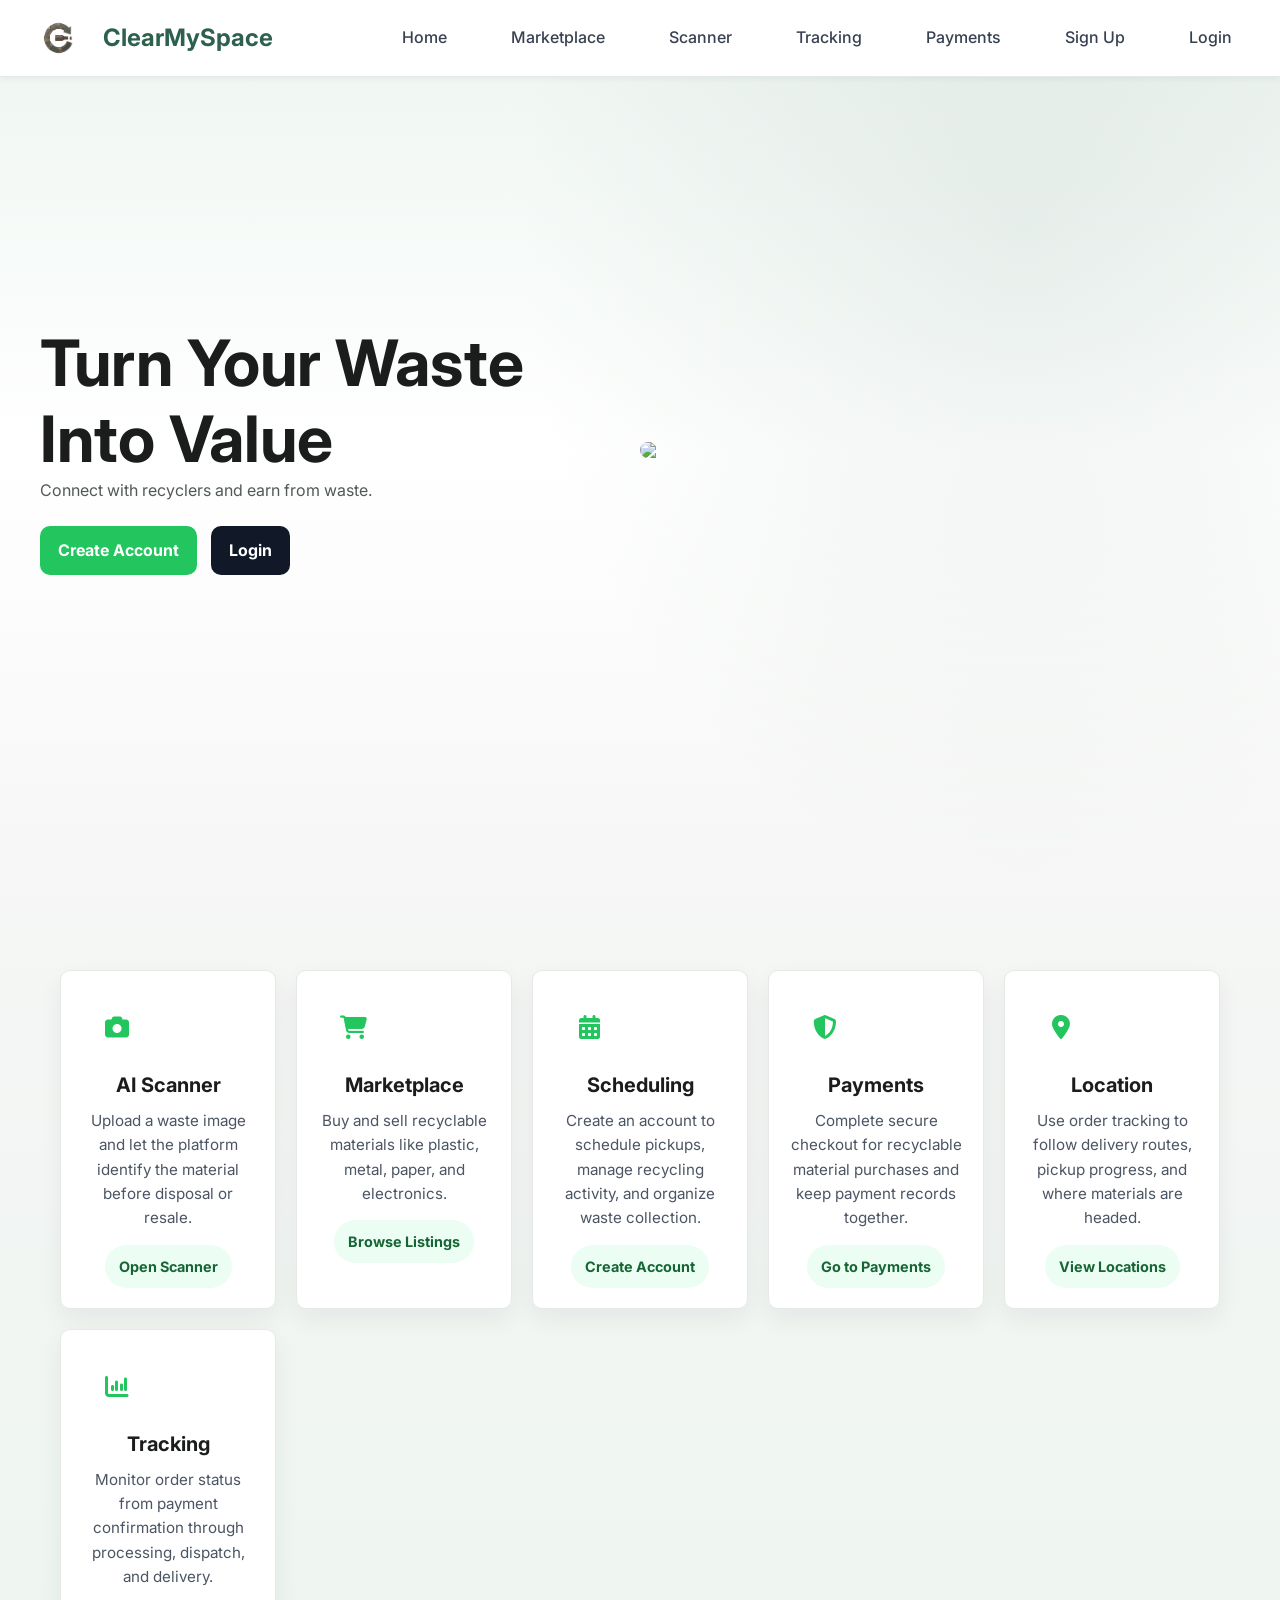
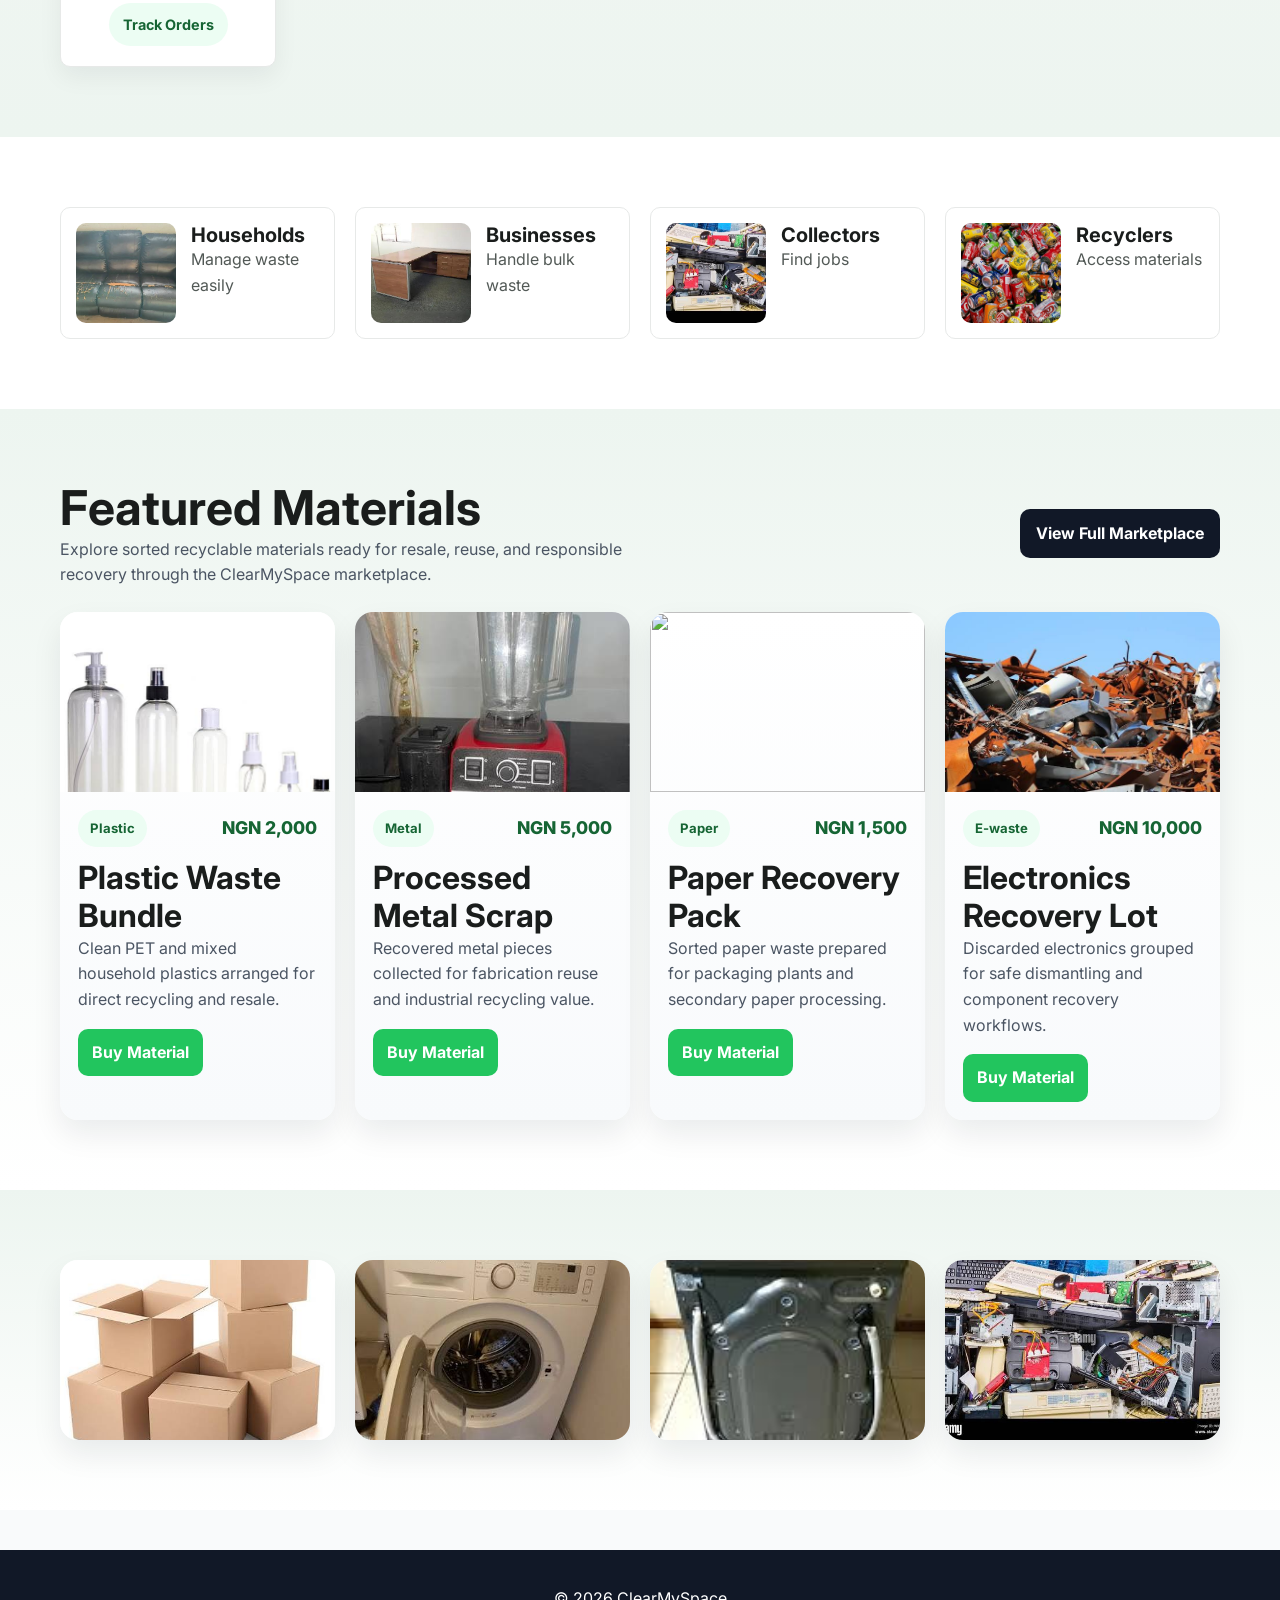
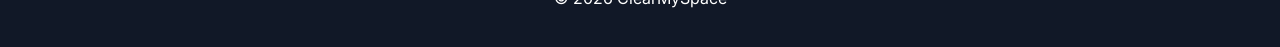
==== Project presentation/index.html @ 4b1d4337 "hfjh" ====
<!DOCTYPE html>
<html lang="en">
<head>
    <meta charset="UTF-8">
    <meta name="viewport" content="width=device-width, initial-scale=1.0">
    <title>ClearMySpace</title>

    <!-- Google Font -->
    <link href="https://fonts.googleapis.com/css2?family=Inter:wght@300;400;500;600;700;800&display=swap" rel="stylesheet">

    <!-- Font Awesome (FIXED ICONS) -->
    <link rel="stylesheet" href="https://cdnjs.cloudflare.com/ajax/libs/font-awesome/6.4.0/css/all.min.css">
    <link rel="stylesheet" href="Styles.css">

    <style>
        body {
            font-family: 'Inter', sans-serif;
            margin: 0;
            background: #f9fafb;
            color: #1f2937;
        }

        .container {
            max-width: 1200px;
            margin: auto;
            padding: 20px;
        }

        .navbar {
            background: #fff;
            padding: 15px 20px;
            display: flex;
            justify-content: space-between;
            align-items: center;
            box-shadow: 0 2px 6px rgba(0,0,0,0.05);
        }

        .logo {
            display: flex;
            align-items: center;
            gap: 10px;
            font-weight: bold;
        }

        .nav-links a {
            margin: 0 10px;
            text-decoration: none;
            color: #374151;
        }

        .hero {
            display: grid;
            grid-template-columns: 1fr 1fr;
            padding: 40px;
            align-items: center;
        }

        .hero-actions {
            display: flex;
            gap: 14px;
            flex-wrap: wrap;
            margin-top: 22px;
        }

        .hero-btn {
            display: inline-flex;
            align-items: center;
            justify-content: center;
            padding: 12px 18px;
            border-radius: 10px;
            text-decoration: none;
            font-weight: 700;
        }

        .hero-btn.primary {
            background: #22c55e;
            color: white;
        }

        .hero-btn.secondary {
            background: #111827;
            color: white;
        }

        .hero img {
            width: 100%;
            border-radius: 12px;
        }

        .features, .user-types, .marketplace-section {
            padding: 50px 20px;
        }

        .features-grid, .products-grid, .user-types-grid {
            display: grid;
            gap: 20px;
        }

        .features-grid {
            grid-template-columns: repeat(auto-fit, minmax(200px, 1fr));
        }

        .feature-card {
            background: #fff;
            padding: 20px;
            border-radius: 10px;
            text-align: center;
            text-decoration: none;
            color: inherit;
            box-shadow: 0 10px 24px rgba(15, 23, 42, 0.06);
            transition: transform 0.2s ease, box-shadow 0.2s ease;
            display: block;
        }

        .feature-card:hover {
            transform: translateY(-6px);
            box-shadow: 0 18px 30px rgba(15, 23, 42, 0.12);
        }

        .feature-icon {
            font-size: 24px;
            color: #22c55e;
            margin-bottom: 10px;
        }

        .feature-card p {
            color: #4b5563;
            font-size: 0.95rem;
            min-height: 48px;
            margin-bottom: 14px;
        }

        .feature-link {
            display: inline-flex;
            align-items: center;
            justify-content: center;
            padding: 10px 14px;
            border-radius: 999px;
            background: #ecfdf3;
            color: #166534;
            font-weight: 700;
            font-size: 0.9rem;
        }

        .user-types-grid {
            grid-template-columns: repeat(auto-fit, minmax(250px, 1fr));
        }

        .user-type-card {
            display: flex;
            gap: 15px;
            background: #fff;
            padding: 15px;
            border-radius: 10px;
        }

        .user-type-card img {
            width: 100px;
            height: 100px;
            object-fit: cover;
            border-radius: 10px;
        }

        .products-grid {
            grid-template-columns: repeat(auto-fit, minmax(240px, 1fr));
        }

        .products-header {
            display: flex;
            justify-content: space-between;
            align-items: center;
            gap: 16px;
            margin-bottom: 24px;
            flex-wrap: wrap;
        }

        .products-header p {
            color: #4b5563;
            max-width: 620px;
        }

        .products-header a {
            text-decoration: none;
            background: #111827;
            color: white;
            padding: 12px 16px;
            border-radius: 10px;
            font-weight: 700;
        }

        .product-card {
            background: linear-gradient(180deg, #ffffff 0%, #f8fafc 100%);
            border-radius: 18px;
            overflow: hidden;
            text-align: left;
            box-shadow: 0 14px 30px rgba(15, 23, 42, 0.08);
            transition: transform 0.2s ease, box-shadow 0.2s ease;
        }

        .product-card:hover {
            transform: translateY(-6px);
            box-shadow: 0 20px 34px rgba(15, 23, 42, 0.13);
        }

        .product-card img {
            width: 100%;
            height: 180px;
            object-fit: cover;
        }

        .product-content {
            padding: 18px;
        }

        .product-top {
            display: flex;
            justify-content: space-between;
            align-items: center;
            gap: 12px;
            margin-bottom: 12px;
        }

        .product-tag {
            display: inline-flex;
            align-items: center;
            padding: 8px 12px;
            border-radius: 999px;
            background: #ecfdf3;
            color: #166534;
            font-size: 0.82rem;
            font-weight: 700;
        }

        .product-price {
            color: #166534;
            font-size: 1.1rem;
            font-weight: 800;
        }

        .product-card p {
            color: #4b5563;
            margin-bottom: 16px;
        }

        .product-action {
            display: inline-flex;
            align-items: center;
            justify-content: center;
            text-decoration: none;
            background: #22c55e;
            color: white;
            padding: 11px 14px;
            border-radius: 10px;
            font-weight: 700;
        }

        footer {
            text-align: center;
            padding: 36px 20px;
            background: #111827;
            color: #fff;
            margin-top: 40px;
        }
    </style>
</head>

<body>

<!-- NAVBAR -->
<header class="navbar">
    <div class="logo">
        <img src="logo.png" style="height:40px;">
        ClearMySpace
    </div>

    <nav class="nav-links">
        <a href="index.html">Home</a>
        <a href="marketplace.html">Marketplace</a>
        <a href="scanner.html">Scanner</a>
        <a href="tracking.html">Tracking</a>
        <a href="payment.html">Payments</a>
        <a href="signup.html">Sign Up</a>
        <a href="login.html">Login</a>
    </nav>
</header>

<!-- HERO -->
<section class="hero">
    <div>
        <h1>Turn Your Waste Into Value</h1>
        <p>Connect with recyclers and earn from waste.</p>
        <div class="hero-actions">
            <a class="hero-btn primary" href="signup.html">Create Account</a>
            <a class="hero-btn secondary" href="login.html">Login</a>
        </div>
    </div>

    <div>
        <img src="hero.jpg">
    </div>
</section>

<!-- FEATURES -->
<section class="features">
    <div class="container">
        <div class="features-grid">

            <a class="feature-card" href="scanner.html">
                <div class="feature-icon"><i class="fa-solid fa-camera"></i></div>
                <h4>AI Scanner</h4>
                <p>Upload a waste image and let the platform identify the material before disposal or resale.</p>
                <span class="feature-link">Open Scanner</span>
            </a>

            <a class="feature-card" href="marketplace.html">
                <div class="feature-icon"><i class="fa-solid fa-cart-shopping"></i></div>
                <h4>Marketplace</h4>
                <p>Buy and sell recyclable materials like plastic, metal, paper, and electronics.</p>
                <span class="feature-link">Browse Listings</span>
            </a>

            <a class="feature-card" href="signup.html">
                <div class="feature-icon"><i class="fa-solid fa-calendar-days"></i></div>
                <h4>Scheduling</h4>
                <p>Create an account to schedule pickups, manage recycling activity, and organize waste collection.</p>
                <span class="feature-link">Create Account</span>
            </a>

            <a class="feature-card" href="payment.html">
                <div class="feature-icon"><i class="fa-solid fa-shield-halved"></i></div>
                <h4>Payments</h4>
                <p>Complete secure checkout for recyclable material purchases and keep payment records together.</p>
                <span class="feature-link">Go to Payments</span>
            </a>

            <a class="feature-card" href="tracking.html">
                <div class="feature-icon"><i class="fa-solid fa-location-dot"></i></div>
                <h4>Location</h4>
                <p>Use order tracking to follow delivery routes, pickup progress, and where materials are headed.</p>
                <span class="feature-link">View Locations</span>
            </a>

            <a class="feature-card" href="tracking.html">
                <div class="feature-icon"><i class="fa-solid fa-chart-column"></i></div>
                <h4>Tracking</h4>
                <p>Monitor order status from payment confirmation through processing, dispatch, and delivery.</p>
                <span class="feature-link">Track Orders</span>
            </a>

        </div>
    </div>
</section>

<!-- USERS -->
<section class="user-types">
    <div class="container">

        <div class="user-types-grid">

            <div class="user-type-card">
                <img src="user1.jpg">
                <div>
                    <h4>Households</h4>
                    <p>Manage waste easily</p>
                </div>
            </div>

            <div class="user-type-card">
                <img src="user2.jpg">
                <div>
                    <h4>Businesses</h4>
                    <p>Handle bulk waste</p>
                </div>
            </div>

            <div class="user-type-card">
                <img src="user3.jpg">
                <div>
                    <h4>Collectors</h4>
                    <p>Find jobs</p>
                </div>
            </div>

            <div class="user-type-card">
                <img src="user4.jpg">
                <div>
                    <h4>Recyclers</h4>
                    <p>Access materials</p>
                </div>
            </div>

        </div>

    </div>
</section>

<!-- MARKETPLACE -->
<section class="marketplace-section">
    <div class="container">
        <div class="products-header">
            <div>
                <h2>Featured Materials</h2>
                <p>Explore sorted recyclable materials ready for resale, reuse, and responsible recovery through the ClearMySpace marketplace.</p>
            </div>
            <a href="marketplace.html">View Full Marketplace</a>
        </div>

        <div class="products-grid">

            <div class="product-card">
                <img src="product1.jpg">
                <div class="product-content">
                    <div class="product-top">
                        <span class="product-tag">Plastic</span>
                        <span class="product-price">NGN 2,000</span>
                    </div>
                    <h3>Plastic Waste Bundle</h3>
                    <p>Clean PET and mixed household plastics arranged for direct recycling and resale.</p>
                    <a class="product-action" href="marketplace.html">Buy Material</a>
                </div>
            </div>

            <div class="product-card">
                <img src="product2.jpg">
                <div class="product-content">
                    <div class="product-top">
                        <span class="product-tag">Metal</span>
                        <span class="product-price">NGN 5,000</span>
                    </div>
                    <h3>Processed Metal Scrap</h3>
                    <p>Recovered metal pieces collected for fabrication reuse and industrial recycling value.</p>
                    <a class="product-action" href="marketplace.html">Buy Material</a>
                </div>
            </div>

            <div class="product-card">
                <img src="https://i.pinimg.com/1200x/ce/87/f2/ce87f286048b11302aaf8e2828465480.jpg">
                <div class="product-content">
                    <div class="product-top">
                        <span class="product-tag">Paper</span>
                        <span class="product-price">NGN 1,500</span>
                    </div>
                    <h3>Paper Recovery Pack</h3>
                    <p>Sorted paper waste prepared for packaging plants and secondary paper processing.</p>
                    <a class="product-action" href="marketplace.html">Buy Material</a>
                </div>
            </div>

            <div class="product-card">
                <img src="product4.jpg">
                <div class="product-content">
                    <div class="product-top">
                        <span class="product-tag">E-waste</span>
                        <span class="product-price">NGN 10,000</span>
                    </div>
                    <h3>Electronics Recovery Lot</h3>
                    <p>Discarded electronics grouped for safe dismantling and component recovery workflows.</p>
                    <a class="product-action" href="marketplace.html">Buy Material</a>
                </div>
            </div>

        </div>

    </div>
</section>

<!-- TRACKING -->
<section class="marketplace-section">
    <div class="container">

        <div class="products-grid">

            <div class="product-card"><img src="track1.jpg"></div>
            <div class="product-card"><img src="track2.jpg"></div>
            <div class="product-card"><img src="track3.jpg"></div>
            <div class="product-card"><img src="track4.jpg"></div>

        </div>

    </div>
</section>

<!-- FOOTER -->
<footer>
    &copy; 2026 ClearMySpace
</footer>

</body>
</html>
---- Project presentation/Styles.css ----
:root {
            /* Professional Earth-Tone Color Palette */
            --primary-900: #1a3a2f;
            --primary-800: #234d3e;
            --primary-700: #2d614e;
            --primary-600: #36755e;
            --primary-500: #40896e;
            --primary-400: #5a9d82;
            --primary-300: #7eb59e;
            --primary-200: #a8cebb;
            --primary-100: #d3e7d9;
            --primary-50: #edf5f0;
            
            /* Accent Colors */
            --accent-gold: #d4a847;
            --accent-gold-light: #e8c36b;
            --accent-orange: #e07b3c;
            --accent-coral: #e85d5d;
            
            /* Neutrals */
            --neutral-900: #1a1d1c;
            --neutral-800: #2d312f;
            --neutral-700: #3f4543;
            --neutral-600: #525956;
            --neutral-500: #6b7370;
            --neutral-400: #8a918e;
            --neutral-300: #a9afac;
            --neutral-200: #c8cccb;
            --neutral-100: #e7e9e8;
            --neutral-50: #f5f6f5;
            --white: #ffffff;
            
            /* Semantic Colors */
            --success: #2d9d5a;
            --warning: #e8a83e;
            --error: #dc4545;
            --info: #3b82c4;
            
            /* Shadows */
            --shadow-sm: 0 1px 2px rgba(26, 58, 47, 0.05);
            --shadow-md: 0 4px 6px -1px rgba(26, 58, 47, 0.08), 0 2px 4px -1px rgba(26, 58, 47, 0.04);
            --shadow-lg: 0 10px 15px -3px rgba(26, 58, 47, 0.1), 0 4px 6px -2px rgba(26, 58, 47, 0.05);
            --shadow-xl: 0 20px 25px -5px rgba(26, 58, 47, 0.12), 0 10px 10px -5px rgba(26, 58, 47, 0.04);
            --shadow-2xl: 0 25px 50px -12px rgba(26, 58, 47, 0.2);
            
            /* Border Radius */
            --radius-sm: 6px;
            --radius-md: 10px;
            --radius-lg: 16px;
            --radius-xl: 24px;
            --radius-full: 9999px;
            
            /* Transitions */
            --transition-fast: 150ms ease;
            --transition-base: 250ms ease;
            --transition-slow: 350ms ease;
        }
        * {
            margin: 0;
            padding: 0;
            box-sizing: border-box;
        }
        html {
            scroll-behavior: smooth;
        }
        body {
            font-family: 'Inter', -apple-system, BlinkMacSystemFont, sans-serif;
            background-color: var(--neutral-50);
            color: var(--neutral-800);
            line-height: 1.6;
            overflow-x: hidden;
        }
        /* Typography */
        h1, h2, h3, h4, h5, h6 {
            font-weight: 700;
            line-height: 1.2;
            color: var(--neutral-900);
        }
        h1 { font-size: clamp(2.5rem, 5vw, 4rem); }
        h2 { font-size: clamp(2rem, 4vw, 3rem); }
        h3 { font-size: clamp(1.5rem, 3vw, 2rem); }
        h4 { font-size: 1.25rem; }
        p {
            color: var(--neutral-600);
            font-size: 1rem;
        }
        a {
            text-decoration: none;
            color: inherit;
            transition: var(--transition-fast);
        }
        img {
            max-width: 100%;
            height: auto;
            display: block;
        }
        /* Utility Classes */
        .container {
            max-width: 1280px;
            margin: 0 auto;
            padding: 0 24px;
        }
        .section {
            padding: 100px 0;
        }
        .section-header {
            text-align: center;
            max-width: 700px;
            margin: 0 auto 60px;
        }
        .section-header p {
            margin-top: 16px;
            font-size: 1.125rem;
        }
        .badge {
            display: inline-flex;
            align-items: center;
            gap: 8px;
            padding: 8px 16px;
            background: var(--primary-100);
            color: var(--primary-700);
            border-radius: var(--radius-full);
            font-size: 0.875rem;
            font-weight: 600;
            margin-bottom: 16px;
        }
        .btn {
            display: inline-flex;
            align-items: center;
            justify-content: center;
            gap: 10px;
            padding: 14px 28px;
            border-radius: var(--radius-md);
            font-weight: 600;
            font-size: 1rem;
            cursor: pointer;
            border: none;
            transition: var(--transition-base);
        }
        .btn-primary {
            background: linear-gradient(135deg, var(--primary-600), var(--primary-700));
            color: var(--white);
            box-shadow: var(--shadow-md), 0 4px 14px rgba(45, 97, 78, 0.3);
        }
        .btn-primary:hover {
            background: linear-gradient(135deg, var(--primary-500), var(--primary-600));
            transform: translateY(-2px);
            box-shadow: var(--shadow-lg), 0 6px 20px rgba(45, 97, 78, 0.35);
        }
        .btn-secondary {
            background: var(--white);
            color: var(--primary-700);
            border: 2px solid var(--primary-200);
        }
        .btn-secondary:hover {
            background: var(--primary-50);
            border-color: var(--primary-400);
        }
        .btn-gold {
            background: linear-gradient(135deg, var(--accent-gold), var(--accent-gold-light));
            color: var(--neutral-900);
            box-shadow: var(--shadow-md), 0 4px 14px rgba(212, 168, 71, 0.3);
        }
        .btn-gold:hover {
            transform: translateY(-2px);
            box-shadow: var(--shadow-lg), 0 6px 20px rgba(212, 168, 71, 0.4);
        }
        .btn-lg {
            padding: 18px 36px;
            font-size: 1.125rem;
        }
        .btn-sm {
            padding: 10px 20px;
            font-size: 0.875rem;
        }
        /* Card Styles */
        .card {
            background: var(--white);
            border-radius: var(--radius-lg);
            box-shadow: var(--shadow-md);
            overflow: hidden;
            transition: var(--transition-base);
        }
        .card:hover {
            box-shadow: var(--shadow-xl);
            transform: translateY(-4px);
        }
        /* Navigation */
        .navbar {
            position: fixed;
            top: 0;
            left: 0;
            right: 0;
            z-index: 1000;
            background: rgba(255, 255, 255, 0.95);
            backdrop-filter: blur(20px);
            border-bottom: 1px solid var(--neutral-100);
            transition: var(--transition-base);
        }
        .navbar.scrolled {
            box-shadow: var(--shadow-md);
        }
        .navbar-container {
            display: flex;
            align-items: center;
            justify-content: space-between;
            padding: 16px 24px;
            max-width: 1400px;
            margin: 0 auto;
        }
        .logo {
            display: flex;
            align-items: center;
            gap: 12px;
            font-size: 1.5rem;
            font-weight: 800;
            color: var(--primary-700);
        }
        .logo-icon {
            width: 44px;
            height: 44px;
            background: linear-gradient(135deg, var(--primary-500), var(--primary-700));
            border-radius: var(--radius-md);
            display: flex;
            align-items: center;
            justify-content: center;
            color: var(--white);
            font-size: 1.25rem;
        }
        .nav-links {
            display: flex;
            align-items: center;
            gap: 8px;
        }
        .nav-links a {
            padding: 10px 18px;
            color: var(--neutral-700);
            font-weight: 500;
            border-radius: var(--radius-md);
        }
        .nav-links a:hover {
            background: var(--primary-50);
            color: var(--primary-700);
        }
        .nav-links a.active {
            background: var(--primary-100);
            color: var(--primary-700);
        }
        .nav-actions {
            display: flex;
            align-items: center;
            gap: 12px;
        }
        .mobile-menu-btn {
            display: none;
            background: none;
            border: none;
            font-size: 1.5rem;
            color: var(--neutral-700);
            cursor: pointer;
        }
        /* Hero Section */
        .hero {
            position: relative;
            min-height: 100vh;
            display: flex;
            align-items: center;
            padding-top: 80px;
            background: linear-gradient(180deg, var(--primary-50) 0%, var(--white) 50%, var(--neutral-50) 100%);
            overflow: hidden;
        }
        .hero::before {
            content: '';
            position: absolute;
            top: -50%;
            right: -20%;
            width: 80%;
            height: 150%;
            background: radial-gradient(ellipse at center, rgba(45, 97, 78, 0.08) 0%, transparent 70%);
            pointer-events: none;
        }
        .hero-container {
            display: grid;
            grid-template-columns: 1fr 1fr;
            gap: 80px;
            align-items: center;
            max-width: 1400px;
            margin: 0 auto;
            padding: 0 24px;
        }
        .hero-content {
            position: relative;
            z-index: 2;
        }
        .hero-title {
            margin-bottom: 24px;
        }
        .hero-title span {
            background: linear-gradient(135deg, var(--primary-600), var(--accent-gold));
            -webkit-background-clip: text;
            -webkit-text-fill-color: transparent;
            background-clip: text;
        }
        .hero-description {
            font-size: 1.25rem;
            margin-bottom: 40px;
            max-width: 540px;
        }
        .hero-buttons {
            display: flex;
            gap: 16px;
            margin-bottom: 60px;
        }
        .hero-stats {
            display: grid;
            grid-template-columns: repeat(3, 1fr);
            gap: 32px;
        }
        .stat-item {
            text-align: left;
        }
        .stat-value {
            font-size: 2.5rem;
            font-weight: 800;
            color: var(--primary-700);
            line-height: 1;
        }
        .stat-value span {
            color: var(--accent-gold);
        }
        .stat-label {
            font-size: 0.875rem;
            color: var(--neutral-500);
            margin-top: 8px;
            text-transform: uppercase;
            letter-spacing: 0.5px;
        }
        .hero-visual {
            position: relative;
            height: 600px;
        }
        .hero-image-main {
            position: relative;
            width: 100%;
            height: 100%;
            border-radius: var(--radius-xl);
            overflow: hidden;
            box-shadow: var(--shadow-2xl);
        }
        .hero-image-main img {
            width: 100%;
            height: 100%;
            object-fit: cover;
        }
        .floating-card {
            position: absolute;
            background: var(--white);
            border-radius: var(--radius-lg);
            padding: 20px;
            box-shadow: var(--shadow-xl);
            animation: float 6s ease-in-out infinite;
        }
        .floating-card-1 {
            bottom: 20%;
            left: -60px;
            animation-delay: 0s;
        }
        .floating-card-2 {
            top: 10%;
            right: -40px;
            animation-delay: 2s;
        }
        .floating-card-3 {
            bottom: 5%;
            right: 10%;
            animation-delay: 4s;
        }
        @keyframes float {
            0%, 100% { transform: translateY(0); }
            50% { transform: translateY(-20px); }
        }
        .floating-card .card-icon {
            width: 48px;
            height: 48px;
            border-radius: var(--radius-md);
            display: flex;
            align-items: center;
            justify-content: center;
            font-size: 1.25rem;
            margin-bottom: 12px;
        }
        .floating-card .card-icon.green {
            background: var(--primary-100);
            color: var(--primary-600);
        }
        .floating-card .card-icon.gold {
            background: rgba(212, 168, 71, 0.15);
            color: var(--accent-gold);
        }
        .floating-card .card-icon.blue {
            background: rgba(59, 130, 196, 0.15);
            color: var(--info);
        }
        .floating-card h4 {
            font-size: 1rem;
            margin-bottom: 4px;
        }
        .floating-card p {
            font-size: 0.875rem;
        }
        /* How It Works */
        .how-it-works {
            background: var(--white);
        }
        .steps-grid {
            display: grid;
            grid-template-columns: repeat(4, 1fr);
            gap: 32px;
            position: relative;
        }
        .steps-grid::before {
            content: '';
            position: absolute;
            top: 50px;
            left: 15%;
            right: 15%;
            height: 2px;
            background: linear-gradient(90deg, var(--primary-200), var(--primary-400), var(--primary-200));
            z-index: 0;
        }
        .step-card {
            text-align: center;
            position: relative;
            z-index: 1;
        }
        .step-number {
            width: 100px;
            height: 100px;
            border-radius: 50%;
            background: linear-gradient(135deg, var(--primary-500), var(--primary-700));
            color: var(--white);
            display: flex;
            align-items: center;
            justify-content: center;
            font-size: 2.5rem;
            font-weight: 800;
            margin: 0 auto 24px;
            box-shadow: var(--shadow-lg), 0 8px 24px rgba(45, 97, 78, 0.3);
        }
        .step-card h4 {
            margin-bottom: 12px;
        }
        /* Features Section */
        .features {
            background: linear-gradient(180deg, var(--neutral-50) 0%, var(--primary-50) 100%);
        }
        .features-grid {
            display: grid;
            grid-template-columns: repeat(3, 1fr);
            gap: 32px;
        }
        .feature-card {
            background: var(--white);
            padding: 40px;
            border-radius: var(--radius-xl);
            border: 1px solid var(--neutral-100);
            transition: var(--transition-base);
        }
        .feature-card:hover {
            border-color: var(--primary-200);
            box-shadow: var(--shadow-xl);
            transform: translateY(-8px);
        }
        .feature-icon {
            width: 72px;
            height: 72px;
            border-radius: var(--radius-lg);
            display: flex;
            align-items: center;
            justify-content: center;
            font-size: 1.75rem;
            margin-bottom: 24px;
        }
        .feature-icon.green {
            background: linear-gradient(135deg, var(--primary-100), var(--primary-200));
            color: var(--primary-600);
        }
        .feature-icon.gold {
            background: linear-gradient(135deg, rgba(212, 168, 71, 0.15), rgba(212, 168, 71, 0.25));
            color: var(--accent-gold);
        }
        .feature-icon.blue {
            background: linear-gradient(135deg, rgba(59, 130, 196, 0.1), rgba(59, 130, 196, 0.2));
            color: var(--info);
        }
        .feature-icon.orange {
            background: linear-gradient(135deg, rgba(224, 123, 60, 0.1), rgba(224, 123, 60, 0.2));
            color: var(--accent-orange);
        }
        .feature-card h4 {
            margin-bottom: 12px;
        }
        /* User Types Section */
        .user-types {
            background: var(--white);
        }
        .user-types-grid {
            display: grid;
            grid-template-columns: repeat(2, 1fr);
            gap: 32px;
        }
        .user-type-card {
            background: var(--neutral-50);
            border-radius: var(--radius-xl);
            padding: 40px;
            display: flex;
            gap: 32px;
            border: 1px solid var(--neutral-100);
            transition: var(--transition-base);
        }
        .user-type-card:hover {
            background: var(--white);
            border-color: var(--primary-200);
            box-shadow: var(--shadow-lg);
        }
        .user-type-image {
            width: 200px;
            height: 200px;
            border-radius: var(--radius-lg);
            overflow: hidden;
            flex-shrink: 0;
        }
        .user-type-image img {
            width: 100%;
            height: 100%;
            object-fit: cover;
        }
        .user-type-content {
            flex: 1;
        }
        .user-type-content h4 {
            margin-bottom: 12px;
            color: var(--primary-700);
        }
        .user-type-content p {
            margin-bottom: 20px;
        }
        .user-type-features {
            list-style: none;
        }
        .user-type-features li {
            display: flex;
            align-items: center;
            gap: 12px;
            padding: 8px 0;
            color: var(--neutral-700);
        }
        .user-type-features li i {
            color: var(--primary-500);
        }
        /* Marketplace Section */
        .marketplace-section {
            background: linear-gradient(180deg, var(--primary-50) 0%, var(--white) 100%);
        }
        .marketplace-header {
            display: flex;
            justify-content: space-between;
            align-items: center;
            margin-bottom: 48px;
        }
        .marketplace-filters {
            display: flex;
            gap: 12px;
        }
        .filter-btn {
            padding: 10px 20px;
            background: var(--white);
            border: 1px solid var(--neutral-200);
            border-radius: var(--radius-full);
            font-size: 0.875rem;
            font-weight: 500;
            color: var(--neutral-600);
            cursor: pointer;
            transition: var(--transition-fast);
        }
        .filter-btn:hover,
        .filter-btn.active {
            background: var(--primary-600);
            color: var(--white);
            border-color: var(--primary-600);
        }
        .products-grid {
            display: grid;
            grid-template-columns: repeat(4, 1fr);
            gap: 24px; 
          
        }
        .product-card {
            background: var(--white);
            border-radius: var(--radius-lg);
            overflow: hidden;
            box-shadow: var(--shadow-sm);
            transition: var(--transition-base);
        }
        .product-card:hover {
            box-shadow: var(--shadow-xl);
            transform: translateY(-6px);
        }
        .product-image {
            position: relative;
            height: 200px;
            overflow: hidden;
        }
        .product-image img {
            width: 100%;
            height: 100%;
            object-fit: cover;
            transition: var(--transition-slow);
        }
        .product-card:hover .product-image img {
            transform: scale(1.08);
        }
        .product-badge {
            position: absolute;
            top: 12px;
            left: 12px;
            padding: 6px 12px;
            background: var(--primary-600);
            color: var(--white);
            font-size: 0.75rem;
            font-weight: 600;
            border-radius: var(--radius-full);
        }
        .product-badge.negotiable {
            background: var(--accent-gold);
            color: var(--neutral-900);
        }
        .product-wishlist {
            position: absolute;
            top: 12px;
            right: 12px;
            width: 36px;
            height: 36px;
            background: var(--white);
            border-radius: 50%;
            display: flex;
            align-items: center;
            justify-content: center;
            cursor: pointer;
            transition: var(--transition-fast);
            box-shadow: var(--shadow-sm);
        }
        .product-wishlist:hover {
            background: var(--accent-coral);
            color: var(--white);
        }
        .product-info {
            padding: 20px;
        }
        .product-category {
            font-size: 0.75rem;
            color: var(--primary-500);
            font-weight: 600;
            text-transform: uppercase;
            letter-spacing: 0.5px;
            margin-bottom: 8px;
        }
        .product-title {
            font-size: 1rem;
            font-weight: 600;
            margin-bottom: 12px;
            color: var(--neutral-800);
        }
        .product-meta {
            display: flex;
            justify-content: space-between;
            align-items: center;
        }
        .product-price {
            font-size: 1.25rem;
            font-weight: 700;
            color: var(--primary-700);
        }
        .product-location {
            font-size: 0.75rem;
            color: var(--neutral-500);
            display: flex;
            align-items: center;
            gap: 4px;
        }
        /* AI Scanner Section */
        .ai-scanner-section {
            background: var(--primary-900);
            color: var(--white);
            position: relative;
            overflow: hidden;
        }
        .ai-scanner-section::before {
            content: '';
            position: absolute;
            top: 0;
            left: 0;
            right: 0;
            bottom: 0;
            background: url("data:image/svg+xml,%3Csvg width='60' height='60' viewBox='0 0 60 60' xmlns='[w3.org](http://www.w3.org/2000/svg)'%3E%3Cg fill='none' fill-rule='evenodd'%3E%3Cg fill='%23ffffff' fill-opacity='0.03'%3E%3Cpath d='M36 34v-4h-2v4h-4v2h4v4h2v-4h4v-2h-4zm0-30V0h-2v4h-4v2h4v4h2V6h4V4h-4zM6 34v-4H4v4H0v2h4v4h2v-4h4v-2H6zM6 4V0H4v4H0v2h4v4h2V6h4V4H6z'/%3E%3C/g%3E%3C/g%3E%3C/svg%3E");
            opacity: 0.5;
        }
        .ai-scanner-container {
            display: grid;
            grid-template-columns: 1fr 1fr;
            gap: 80px;
            align-items: center;
            position: relative;
            z-index: 1;
        }
        .ai-scanner-content h2 {
            color: var(--white);
            margin-bottom: 24px;
        }
        .ai-scanner-content p {
            color: var(--primary-200);
            font-size: 1.125rem;
            margin-bottom: 32px;
        }
        .ai-features-list {
            display: flex;
            flex-direction: column;
            gap: 16px;
        }
        .ai-feature-item {
            display: flex;
            align-items: center;
            gap: 16px;
            padding: 16px;
            background: rgba(255, 255, 255, 0.05);
            border-radius: var(--radius-md);
            border: 1px solid rgba(255, 255, 255, 0.1);
        }
        .ai-feature-item i {
            font-size: 1.25rem;
            color: var(--accent-gold);
        }
        .ai-feature-item span {
            font-weight: 500;
        }
        .ai-scanner-demo {
            background: var(--white);
            border-radius: var(--radius-xl);
            padding: 32px;
            box-shadow: var(--shadow-2xl);
        }
        .scanner-upload-area {
            border: 2px dashed var(--primary-300);
            border-radius: var(--radius-lg);
            padding: 60px 40px;
            text-align: center;
            background: var(--primary-50);
            cursor: pointer;
            transition: var(--transition-base);
        }
        .scanner-upload-area:hover {
            border-color: var(--primary-500);
            background: var(--primary-100);
        }
        .scanner-upload-area i {
            font-size: 3rem;
            color: var(--primary-500);
            margin-bottom: 16px;
        }
        .scanner-upload-area h4 {
            color: var(--neutral-800);
            margin-bottom: 8px;
        }
        .scanner-upload-area p {
            color: var(--neutral-500);
            font-size: 0.875rem;
        }
        .scanner-result {
            margin-top: 24px;
            padding: 24px;
            background: linear-gradient(135deg, var(--primary-50), var(--primary-100));
            border-radius: var(--radius-lg);
            display: none;
        }
        .scanner-result.active {
            display: block;
        }
        .result-header {
            display: flex;
            justify-content: space-between;
            align-items: center;
            margin-bottom: 16px;
        }
        .result-status {
            display: flex;
            align-items: center;
            gap: 8px;
            padding: 6px 12px;
            background: var(--success);
            color: var(--white);
            border-radius: var(--radius-full);
            font-size: 0.75rem;
            font-weight: 600;
        }
        .result-details {
            display: grid;
            grid-template-columns: repeat(2, 1fr);
            gap: 16px;
        }
        .result-details {
            display: grid;
            grid-template-columns: repeat(2, 1fr);
            gap: 16px;
        }
        .result-item {
            background: var(--white);
            padding: 16px;
            border-radius: var(--radius-md);
        }
        .result-item label {
            font-size: 0.75rem;
            color: var(--neutral-500);
            text-transform: uppercase;
            letter-spacing: 0.5px;
        }
        .result-item span {
            display: block;
            font-size: 1.125rem;
            font-weight: 600;
            color: var(--primary-700);
            margin-top: 4px;
        }
        /* Material Tracking Section */
        .tracking-section {
            background: var(--white);
        }
        .tracking-dashboard {
            display: grid;
            grid-template-columns: 1fr 2fr;
            gap: 32px;
        }
        .tracking-sidebar {
            background: var(--neutral-50);
            border-radius: var(--radius-xl);
            padding: 32px;
        }
        .tracking-filters h4 {
            margin-bottom: 20px;
            color: var(--neutral-700);
        }
        .tracking-filter-group {
            margin-bottom: 24px;
        }
        .tracking-filter-group label {
            display: block;
            font-size: 0.875rem;
            font-weight: 600;
            color: var(--neutral-600);
            margin-bottom: 8px;
        }
        .tracking-filter-group select,
        .tracking-filter-group input {
            width: 100%;
            padding: 12px 16px;
            border: 1px solid var(--neutral-200);
            border-radius: var(--radius-md);
            font-size: 0.875rem;
            background: var(--white);
        }
        .tracking-main {
            display: flex;
            flex-direction: column;
            gap: 24px;
        }
        .tracking-stats {
            display: grid;
            grid-template-columns: repeat(4, 1fr);
            gap: 20px;
          
        }
        .tracking-stat-card {
            background: linear-gradient(135deg, var(--white), var(--primary-50));
            border-radius: var(--radius-lg);
            padding: 24px;
            border: 1px solid var(--primary-100);
        }
        .tracking-stat-card h3 {
            font-size: 2rem;
            color: var(--primary-700);
        }
        .tracking-stat-card p {
            font-size: 0.875rem;
            color: var(--neutral-500);
        }
        .tracking-stat-card .trend {
            display: flex;
            align-items: center;
            gap: 4px;
            font-size: 0.75rem;
            margin-top: 8px;
        }
        .tracking-stat-card .trend.up {
            color: var(--success);
        }
        .tracking-stat-card .trend.down {
            color: var(--error);
        }
        .tracking-table {
            background: var(--white);
            border-radius: var(--radius-lg);
            overflow: hidden;
            border: 1px solid var(--neutral-100);
        }
        .tracking-table table {
            width: 100%;
            border-collapse: collapse;
        }
        .tracking-table th,
        .tracking-table td {
            padding: 16px 20px;
            text-align: left;
        }
        .tracking-table th {
            background: var(--neutral-50);
            font-size: 0.75rem;
            font-weight: 600;
            color: var(--neutral-600);
            text-transform: uppercase;
            letter-spacing: 0.5px;
        }
        .tracking-table td {
            border-top: 1px solid var(--neutral-100);
        }
        .material-badge {
            display: inline-flex;
            align-items: center;
            gap: 6px;
            padding: 4px 12px;
            border-radius: var(--radius-full);
            font-size: 0.75rem;
            font-weight: 600;
        }
        .material-badge.plastic {
            background: rgba(59, 130, 196, 0.1);
            color: var(--info);
        }
        .material-badge.paper {
            background: rgba(212, 168, 71, 0.1);
            color: var(--accent-gold);
        }
        .material-badge.metal {
            background: rgba(107, 115, 112, 0.1);
            color: var(--neutral-600);
        }
        .material-badge.ewaste {
            background: rgba(224, 123, 60, 0.1);
            color: var(--accent-orange);
        }
        .status-badge {
            padding: 4px 12px;
            border-radius: var(--radius-full);
            font-size: 0.75rem;
            font-weight: 600;
        }
        .status-badge.pending {
            background: rgba(232, 168, 62, 0.1);
            color: var(--warning);
        }
        .status-badge.collected {
            background: rgba(59, 130, 196, 0.1);
            color: var(--info);
        }
        .status-badge.processed {
            background: rgba(45, 157, 90, 0.1);
            color: var(--success);
        }
        /* SDG Impact Section */
        .sdg-section {
            background: linear-gradient(180deg, var(--neutral-50) 0%, var(--white) 100%);
        }
        .sdg-grid {
            display: grid;
            grid-template-columns: repeat(4, 1fr);
            gap: 24px;
        }
        .sdg-card {
            background: var(--white);
            border-radius: var(--radius-xl);
            padding: 32px;
            text-align: center;
            border: 1px solid var(--neutral-100);
            transition: var(--transition-base);
        }
        .sdg-card:hover {
            transform: translateY(-8px);
            box-shadow: var(--shadow-xl);
        }
        .sdg-number {
            width: 80px;
            height: 80px;
            border-radius: var(--radius-lg);
            display: flex;
            align-items: center;
            justify-content: center;
            font-size: 1.5rem;
            font-weight: 800;
            color: var(--white);
            margin: 0 auto 20px;
        }
        .sdg-card:nth-child(1) .sdg-number { background: linear-gradient(135deg, #c87533, #a15626); }
        .sdg-card:nth-child(2) .sdg-number { background: linear-gradient(135deg, #f99d26, #d17f1a); }
        .sdg-card:nth-child(3) .sdg-number { background: linear-gradient(135deg, #27bfe6, #1a9bbe); }
        .sdg-card:nth-child(4) .sdg-number { background: linear-gradient(135deg, #1f97d4, #1678a8); }
        .sdg-card h4 {
            font-size: 1rem;
            margin-bottom: 8px;
        }
        /* Payment Section */
        .payment-section {
            background: var(--white);
        }
        .payment-container {
            display: grid;
            grid-template-columns: 1fr 1.5fr;
            gap: 48px;
        }
        .payment-info h3 {
            margin-bottom: 16px;
        }
        .payment-info p {
            margin-bottom: 24px;
        }
        .payment-methods {
            display: flex;
            flex-direction: column;
            gap: 16px;
        }
        .payment-method {
            display: flex;
            align-items: center;
            gap: 16px;
            padding: 20px;
            background: var(--neutral-50);
            border-radius: var(--radius-lg);
            border: 1px solid var(--neutral-100);
            cursor: pointer;
            transition: var(--transition-fast);
        }
        .payment-method:hover {
            border-color: var(--primary-300);
            background: var(--primary-50);
        }
        .payment-method.selected {
            border-color: var(--primary-500);
            background: var(--primary-50);
        }
        .payment-method-icon {
            width: 48px;
            height: 48px;
            background: var(--white);
            border-radius: var(--radius-md);
            display: flex;
            align-items: center;
            justify-content: center;
            font-size: 1.25rem;
            color: var(--primary-600);
        }
        .payment-method-info h5 {
            font-size: 1rem;
            font-weight: 600;
            margin-bottom: 4px;
        }
        .payment-method-info p {
            font-size: 0.875rem;
            color: var(--neutral-500);
            margin: 0;
        }
        .payment-form-container {
            background: var(--neutral-50);
            border-radius: var(--radius-xl);
            padding: 40px;
        }
        .payment-form-header {
            display: flex;
            justify-content: space-between;
            align-items: center;
            margin-bottom: 32px;
        }
        .secure-badge {
            display: flex;
            align-items: center;
            gap: 8px;
            padding: 8px 16px;
            background: rgba(45, 157, 90, 0.1);
            color: var(--success);
            border-radius: var(--radius-full);
            font-size: 0.75rem;
            font-weight: 600;
        }
        .form-group {
            margin-bottom: 24px;
        }
        .form-group label {
            display: block;
            font-size: 0.875rem;
            font-weight: 600;
            color: var(--neutral-700);
            margin-bottom: 8px;
        }
        .form-group input,
        .form-group select {
            width: 100%;
            padding: 14px 18px;
            border: 1px solid var(--neutral-200);
            border-radius: var(--radius-md);
            font-size: 1rem;
            background: var(--white);
            transition: var(--transition-fast);
        }
        .form-group input:focus,
        .form-group select:focus {
            outline: none;
            border-color: var(--primary-500);
            box-shadow: 0 0 0 3px rgba(64, 137, 110, 0.15);
        }
        .form-row {
            display: grid;
            grid-template-columns: 1fr 1fr;
            gap: 20px;
        }
        /* Upload Section */
        .upload-section {
            background: linear-gradient(180deg, var(--primary-50) 0%, var(--white) 100%);
        }
        .upload-container {
            max-width: 800px;
            margin: 0 auto;
        }
        .upload-form {
            background: var(--white);
            border-radius: var(--radius-xl);
            padding: 48px;
            box-shadow: var(--shadow-lg);
        }
        .upload-image-area {
            border: 2px dashed var(--primary-300);
            border-radius: var(--radius-lg);
            padding: 60px;
            text-align: center;
            background: var(--primary-50);
            cursor: pointer;
            transition: var(--transition-base);
            margin-bottom: 32px;
        }
        .upload-image-area:hover {
            border-color: var(--primary-500);
            background: var(--primary-100);
        }
        .upload-image-area i {
            font-size: 3rem;
            color: var(--primary-500);
            margin-bottom: 16px;
        }
        .upload-preview {
            display: grid;
            grid-template-columns: repeat(4, 1fr);
            gap: 16px;
            margin-top: 20px;
        }
        .preview-item {
            position: relative;
            border-radius: var(--radius-md);
            overflow: hidden;
            aspect-ratio: 1;
        }
        .preview-item img {
            width: 100%;
            height: 100%;
            object-fit: cover;
        }
        .preview-item .remove-btn {
            position: absolute;
            top: 8px;
            right: 8px;
            width: 24px;
            height: 24px;
            background: var(--accent-coral);
            color: var(--white);
            border-radius: 50%;
            display: flex;
            align-items: center;
            justify-content: center;
            cursor: pointer;
            font-size: 0.75rem;
        }
        .form-grid {
            display: grid;
            grid-template-columns: 1fr 1fr;
            gap: 24px;
        }
        /* Footer */
        .footer {
            background: var(--neutral-900);
            color: var(--neutral-300);
            padding: 80px 0 40px;
        }
        .footer-grid {
            display: grid;
            grid-template-columns: 2fr 1fr 1fr 1fr 1fr;
            gap: 48px;
            margin-bottom: 60px;
        }
        .footer-brand {
            max-width: 300px;
        }
        .footer-brand .logo {
            color: var(--white);
            margin-bottom: 20px;
        }
        .footer-brand p {
            color: var(--neutral-400);
            font-size: 0.875rem;
            line-height: 1.8;
        }
        .footer-column h5 {
            color: var(--white);
            font-size: 1rem;
            margin-bottom: 24px;
        }
        .footer-column ul {
            list-style: none;
        }
        .footer-column ul li {
            margin-bottom: 12px;
        }
        .footer-column ul li a {
            color: var(--neutral-400);
            font-size: 0.875rem;
            transition: var(--transition-fast);
        }
        .footer-column ul li a:hover {
            color: var(--primary-400);
        }
        .footer-bottom {
            display: flex;
            justify-content: space-between;
            align-items: center;
            padding-top: 40px;
            border-top: 1px solid var(--neutral-800);
        }
        .footer-bottom p {
            color: var(--neutral-500);
            font-size: 0.875rem;
        }
        .social-links {
            display: flex;
            gap: 16px;
        }
        .social-links a {
            width: 40px;
            height: 40px;
            background: var(--neutral-800);
            border-radius: 50%;
            display: flex;
            align-items: center;
            justify-content: center;
            color: var(--neutral-400);
            transition: var(--transition-fast);
        }
        .social-links a:hover {
            background: var(--primary-600);
            color: var(--white);
        }
        /* Mobile Navigation */
        .mobile-nav {
            display: none;
            position: fixed;
            top: 0;
            left: 0;
            right: 0;
            bottom: 0;
            background: var(--white);
            z-index: 999;
            padding: 100px 24px 40px;
            flex-direction: column;
        }
        .mobile-nav.active {
            display: flex;
        }
        .mobile-nav a {
            padding: 16px 0;
            font-size: 1.25rem;
            font-weight: 600;
            color: var(--neutral-800);
            border-bottom: 1px solid var(--neutral-100);
        }
        .mobile-nav .btn {
            margin-top: 24px;
        }
        /* Dashboard Styles */
        .dashboard {
            display: flex;
            min-height: 100vh;
            padding-top: 80px;
        }
        .dashboard-sidebar {
            width: 280px;
            background: var(--white);
            border-right: 1px solid var(--neutral-100);
            padding: 32px 24px;
            position: fixed;
            top: 80px;
            bottom: 0;
            overflow-y: auto;
        }
        .sidebar-menu {
            list-style: none;
        }
        .sidebar-menu li {
            margin-bottom: 4px;
        }
        .sidebar-menu a {
            display: flex;
            align-items: center;
            gap: 12px;
            padding: 14px 18px;
            color: var(--neutral-600);
            border-radius: var(--radius-md);
            font-weight: 500;
            transition: var(--transition-fast);
        }
        .sidebar-menu a:hover {
            background: var(--primary-50);
            color: var(--primary-700);
        }
        .sidebar-menu a.active {
            background: var(--primary-100);
            color: var(--primary-700);
        }
        .sidebar-menu a i {
            width: 20px;
            text-align: center;
        }
        .dashboard-main {
            flex: 1;
            margin-left: 280px;
            padding: 32px;
            background: var(--neutral-50);
        }
        .dashboard-header {
            display: flex;
            justify-content: space-between;
            align-items: center;
            margin-bottom: 32px;
        }
        .dashboard-welcome h1 {
            font-size: 1.75rem;
            margin-bottom: 4px;
        }
        .dashboard-welcome p {
            color: var(--neutral-500);
        }
        .dashboard-stats {
            display: grid;
            grid-template-columns: repeat(4, 1fr);
            gap: 24px;
            margin-bottom: 32px;
        }
        .dashboard-stat-card {
            background: var(--white);
            border-radius: var(--radius-lg);
            padding: 24px;
            box-shadow: var(--shadow-sm);
        }
        .dashboard-stat-card .stat-header {
            display: flex;
            justify-content: space-between;
            align-items: flex-start;
            margin-bottom: 16px;
        }
        .dashboard-stat-card .stat-icon {
            width: 48px;
            height: 48px;
            border-radius: var(--radius-md);
            display: flex;
            align-items: center;
            justify-content: center;
            font-size: 1.25rem;
        }
        .dashboard-stat-card h3 {
            font-size: 1.75rem;
            margin-bottom: 4px;
        }
        .dashboard-stat-card p {
            font-size: 0.875rem;
            color: var(--neutral-500);
        }
        /* Responsive Design */
        @media (max-width: 1200px) {
            .hero-container {
                grid-template-columns: 1fr;
                text-align: center;
                gap: 48px;
            }
            .hero-visual {
                height: 400px;
                max-width: 600px;
                margin: 0 auto;
            }
            .floating-card-1 {
                left: -20px;
            }
            .floating-card-2 {
                right: -20px;
            }
            .hero-stats {
                justify-content: center;
            }
            .products-grid {
                grid-template-columns: repeat(3, 1fr);
            }
            .steps-grid {
                grid-template-columns: repeat(2, 1fr);
            }
            .steps-grid::before {
                display: none;
            }
            .features-grid {
                grid-template-columns: repeat(2, 1fr);
            }
            .footer-grid {
                grid-template-columns: repeat(3, 1fr);
            }
        }
        @media (max-width: 992px) {
            .nav-links {
                display: none;
            }
            .mobile-menu-btn {
                display: block;
            }
            .ai-scanner-container {
                grid-template-columns: 1fr;
            }
            .tracking-dashboard {
                grid-template-columns: 1fr;
            }
            .tracking-stats {
                grid-template-columns: repeat(2, 1fr);
            }
            .payment-container {
                grid-template-columns: 1fr;
            }
            .user-types-grid {
                grid-template-columns: 1fr;
            }
            .sdg-grid {
                grid-template-columns: repeat(2, 1fr);
            }
            .dashboard-sidebar {
                display: none;
            }
            .dashboard-main {
                margin-left: 0;
            }
            .dashboard-stats {
                grid-template-columns: repeat(2, 1fr);
            }
        }
        @media (max-width: 768px) {
            .section {
                padding: 60px 0;
            }
            .hero {
                min-height: auto;
                padding: 120px 0 60px;
            }
            .hero-buttons {
                flex-direction: column;
            }
            .hero-stats {
                grid-template-columns: repeat(3, 1fr);
                gap: 16px;
            }
            .stat-value {
                font-size: 1.75rem;
            }
            .products-grid {
                grid-template-columns: repeat(2, 1fr);
            }
            .features-grid {
                grid-template-columns: 1fr;
            }
            .user-type-card {
                flex-direction: column;
            }
            .user-type-image {
                width: 100%;
                height: 180px;
            }
            .form-grid,
            .form-row {
                grid-template-columns: 1fr;
            }
            .footer-grid {
                grid-template-columns: 1fr;
            }
            .footer-bottom {
                flex-direction: column;
                gap: 20px;
                text-align: center;
            }
        }
        @media (max-width: 480px) {
            .products-grid {
                grid-template-columns: 1fr;
            }
            .steps-grid {
                grid-template-columns: 1fr;
            }
            .hero-stats {
                grid-template-columns: 1fr;
            }
            .dashboard-stats {
                grid-template-columns: 1fr;
            }
            .tracking-stats {
                grid-template-columns: 1fr;
            }
            .sdg-grid {
                grid-template-columns: 1fr;
            }
            .upload-preview {
                grid-template-columns: repeat(2, 1fr);
            }
        }
        /* Page Transitions */
        .page-section {
            display: none;
        }
        .page-section.active {
            display: block;
        }
        /* Animations */
        @keyframes fadeInUp {
            from {
                opacity: 0;
                transform: translateY(30px);
            }
            to {
                opacity: 1;
                transform: translateY(0);
            }
        }
        .animate-in {
            animation: fadeInUp 0.6s ease forwards;
        }
        /* Loader */
        .loader {
            position: fixed;
            top: 0;
            left: 0;
            right: 0;
            bottom: 0;
            background: var(--white);
            display: flex;
            align-items: center;
            justify-content: center;
            z-index: 9999;
            transition: var(--transition-slow);
        }
        .loader.hidden {
            opacity: 0;
            pointer-events: none;
        }
        .loader-spinner {
            width: 60px;
            height: 60px;
            border: 4px solid var(--primary-100);
            border-top-color: var(--primary-600);
            border-radius: 50%;
            animation: spin 1s linear infinite;
        }
        @keyframes spin {
            to { transform: rotate(360deg); }
        }
        /* Toast Notifications */
        .toast-container {
            position: fixed;
            bottom: 24px;
            right: 24px;
            z-index: 9999;
            display: flex;
            flex-direction: column;
            gap: 12px;
        }
        .toast {
            background: var(--white);
            border-radius: var(--radius-md);
            padding: 16px 24px;
            box-shadow: var(--shadow-xl);
            display: flex;
            align-items: center;
            gap: 12px;
            animation: slideIn 0.3s ease;
        }
        @keyframes slideIn {
            from {
                opacity: 0;
                transform: translateX(100px);
            }
            to {
                opacity: 1;
                transform: translateX(0);
            }
        }
        .toast.success {
            border-left: 4px solid var(--success);
        }
        .toast.error {
            border-left: 4px solid var(--error);
        }
        .toast.info {
            border-left: 4px solid var(--info);
        }
        /* Modal Styles */
        .modal-overlay {
            position: fixed;
            top: 0;
            left: 0;
            right: 0;
            bottom: 0;
            background: rgba(0, 0, 0, 0.5);
            display: flex;
            align-items: center;
            justify-content: center;
            z-index: 9999;
            opacity: 0;
            pointer-events: none;
            transition: var(--transition-base);
        }
        .modal-overlay.active {
            opacity: 1;
            pointer-events: auto;
        }
        .modal {
            background: var(--white);
            border-radius: var(--radius-xl);
            max-width: 600px;
            width: 90%;
            max-height: 90vh;
            overflow-y: auto;
            transform: scale(0.9);
            transition: var(--transition-base);
        }
        .modal-overlay.active .modal {
            transform: scale(1);
        }
        .modal-header {
            display: flex;
            justify-content: space-between;
            align-items: center;
            padding: 24px;
            border-bottom: 1px solid var(--neutral-100);
        }
        .modal-close {
            width: 40px;
            height: 40px;
            border-radius: 50%;
            background: var(--neutral-100);
            display: flex;
            align-items: center;
            justify-content: center;
            cursor: pointer;
            transition: var(--transition-fast);
        }
        .modal-close:hover {
            background: var(--neutral-200);
        }
        .modal-body {
            padding: 24px;
        }
        .modal-footer {
            display: flex;
            justify-content: flex-end;
            gap: 12px;
            padding: 24px;
            border-top: 1px solid var(--neutral-100);
        }
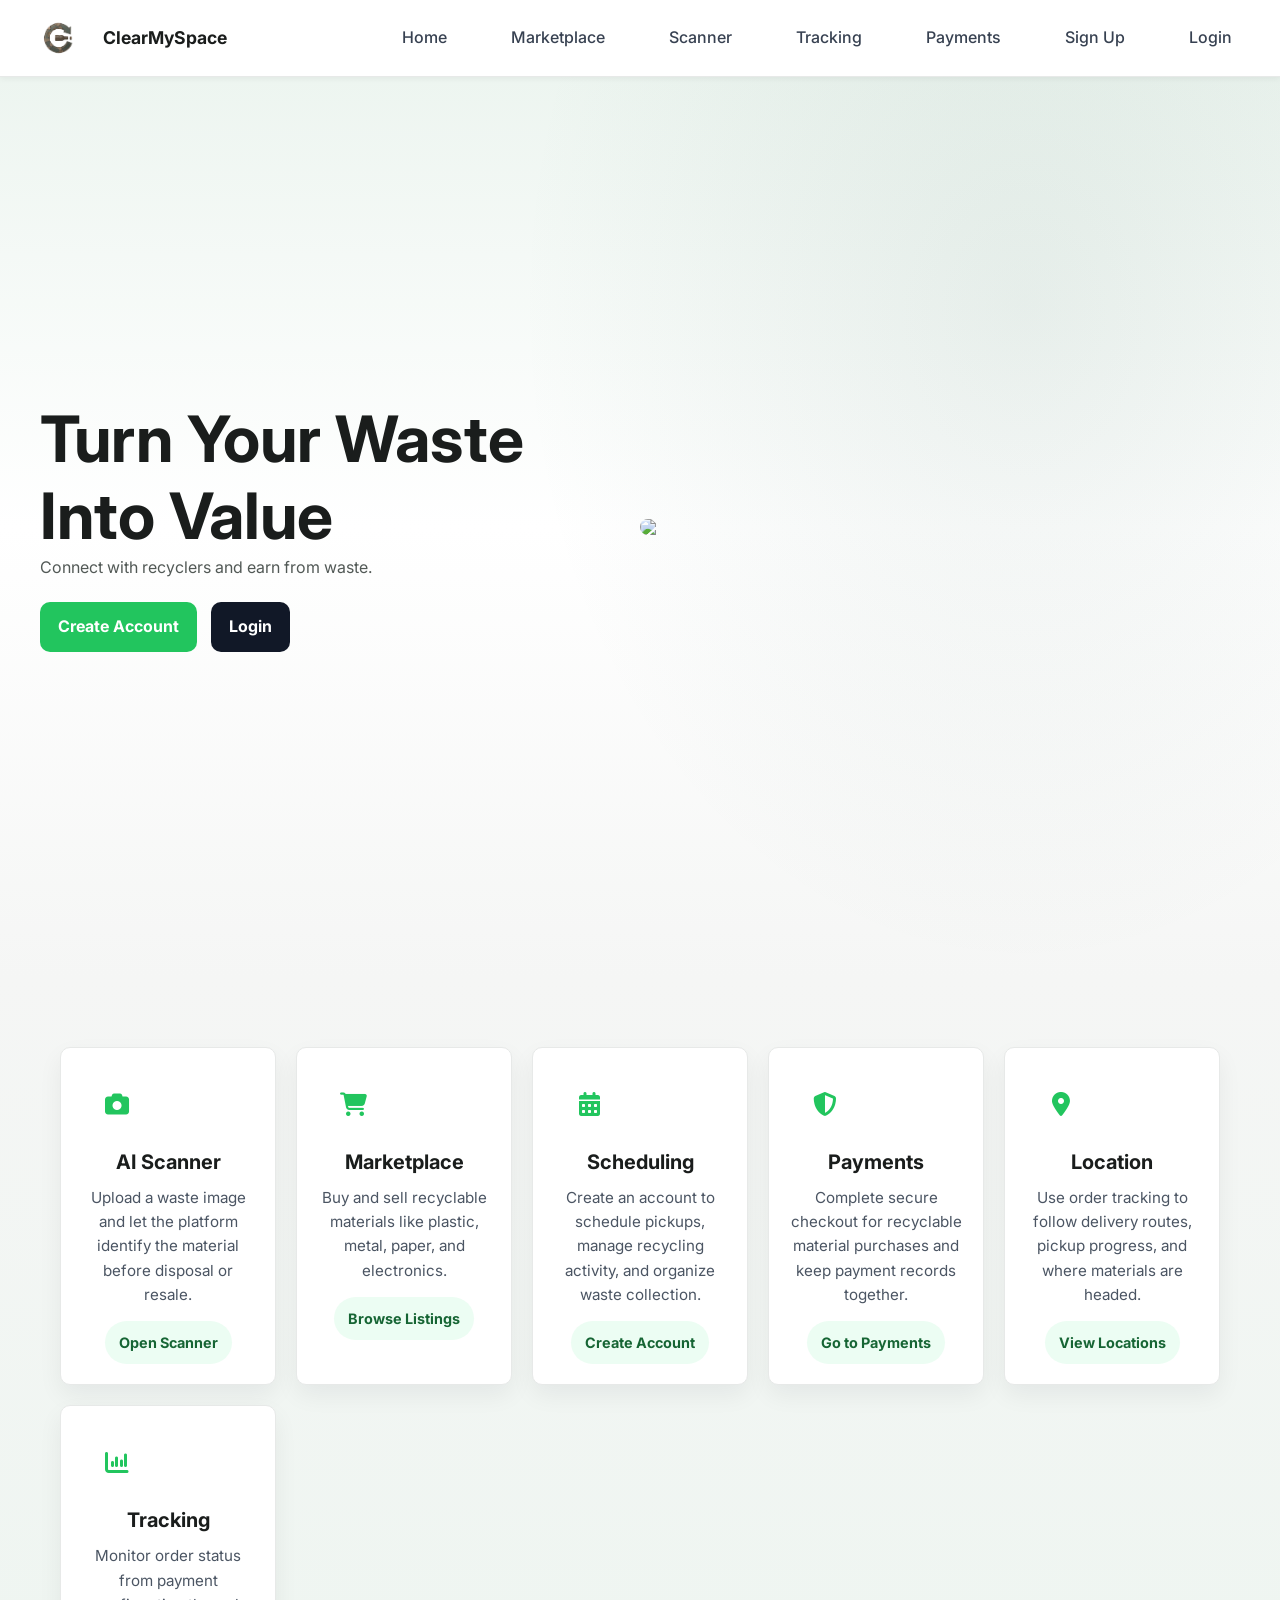
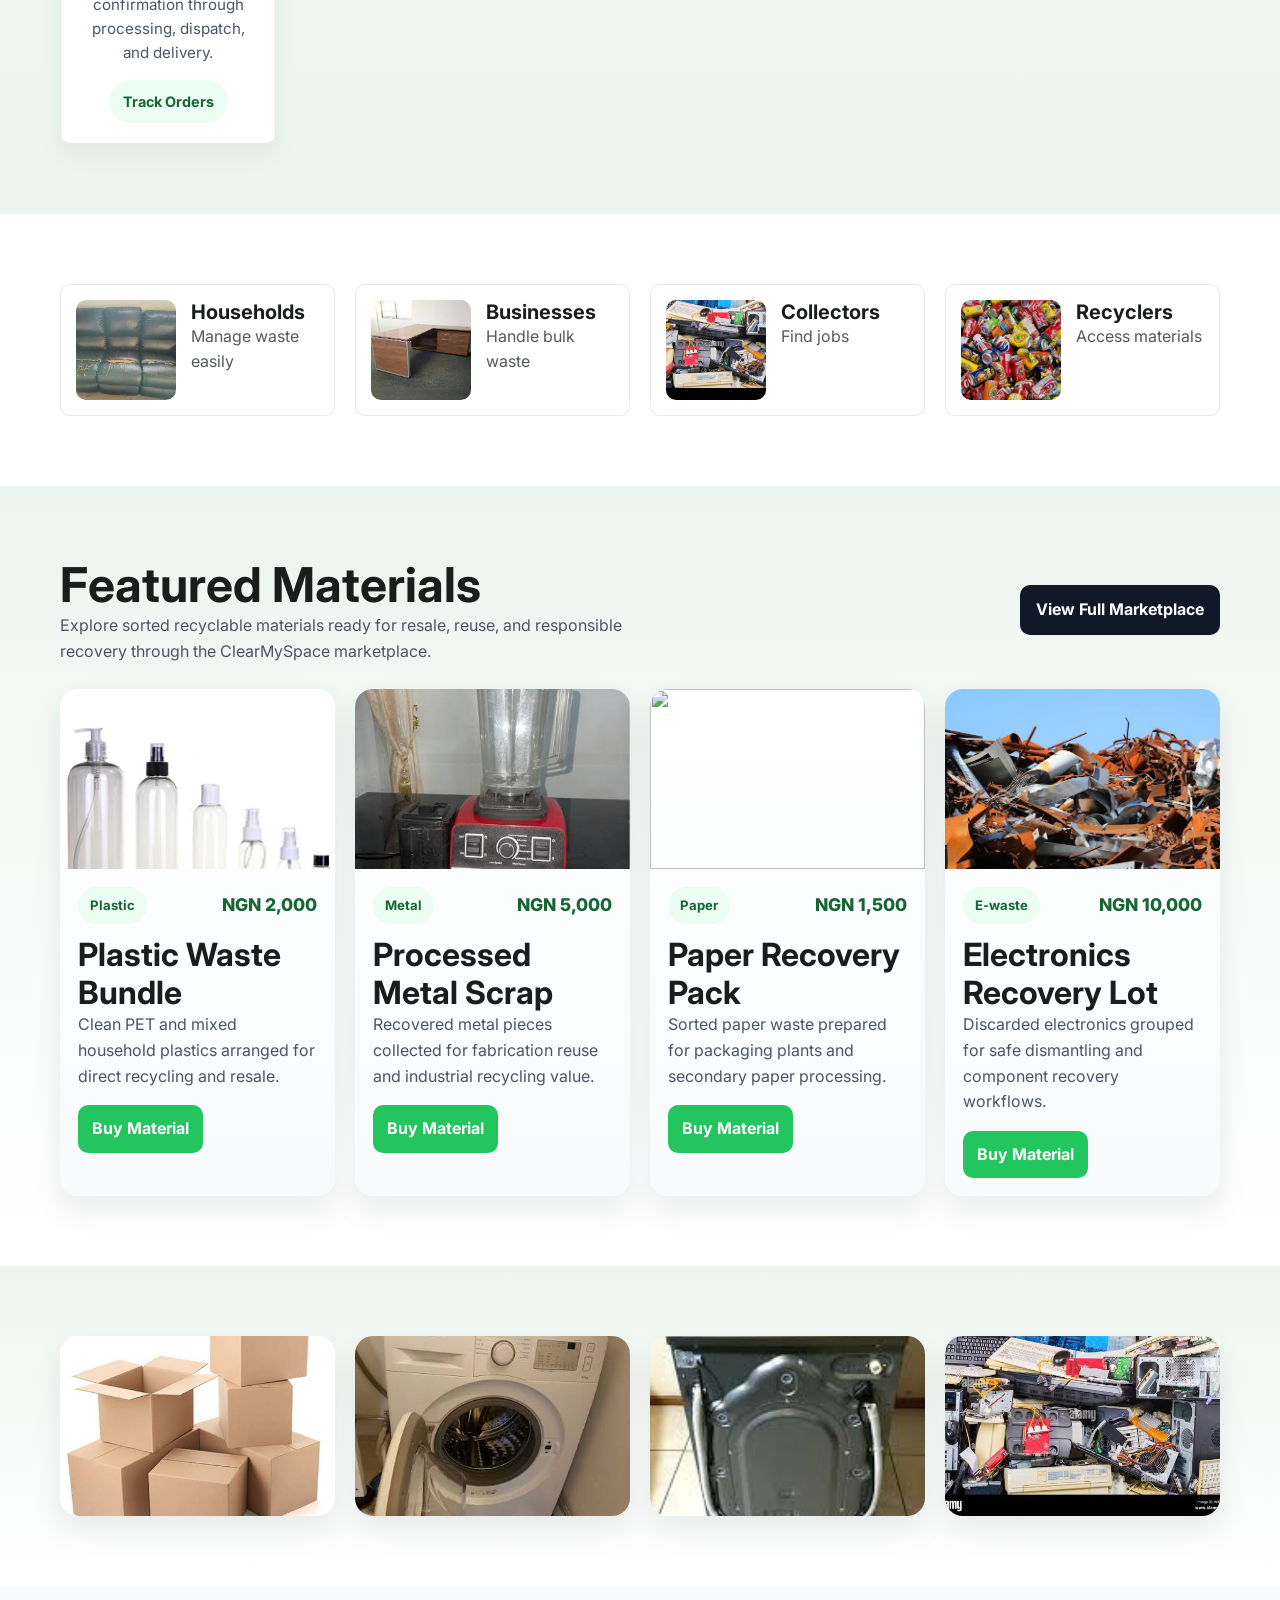
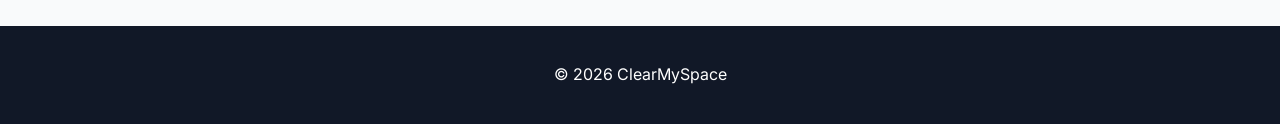
==== commit 88870876: "worked on the responsiveness" ====
--- a/Project presentation/index.html
+++ b/Project presentation/index.html
@@ -40,6 +40,10 @@
             align-items: center;
             gap: 10px;
             font-weight: bold;
+        }
+
+        .mobile-menu-btn {
+            display: none;
         }
 
         .nav-links a {
@@ -261,19 +265,86 @@
             color: #fff;
             margin-top: 40px;
         }
+
+        @media (max-width: 900px) {
+            .hero {
+                grid-template-columns: 1fr;
+                padding: 28px 20px;
+                gap: 24px;
+            }
+
+            .navbar {
+                padding: 14px 16px;
+            }
+
+            .nav-links {
+                display: none;
+            }
+
+            .mobile-menu-btn {
+                display: inline-flex;
+            }
+        }
+
+        @media (max-width: 640px) {
+            .container {
+                padding: 16px;
+            }
+
+            .features, .user-types, .marketplace-section {
+                padding: 34px 0;
+            }
+
+            .hero {
+                padding: 20px 16px 32px;
+            }
+
+            .hero h1 {
+                font-size: 2rem;
+            }
+
+            .hero-actions {
+                flex-direction: column;
+            }
+
+            .hero-btn,
+            .products-header a,
+            .product-action {
+                width: 100%;
+            }
+
+            .user-type-card {
+                flex-direction: column;
+                text-align: center;
+            }
+
+            .user-type-card img {
+                width: 100%;
+                height: 220px;
+            }
+
+            .product-top {
+                flex-direction: column;
+                align-items: flex-start;
+            }
+        }
     </style>
 </head>
 
 <body>
 
 <!-- NAVBAR -->
-<header class="navbar">
-    <div class="logo">
+<header class="navbar site-navbar">
+    <div class="logo site-brand">
         <img src="logo.png" style="height:40px;">
         ClearMySpace
     </div>
 
-    <nav class="nav-links">
+    <button class="mobile-menu-btn" type="button" aria-label="Open menu" aria-expanded="false" aria-controls="mobile-menu" data-mobile-menu-toggle>
+        <i class="fa-solid fa-bars"></i>
+    </button>
+
+    <nav class="nav-links" aria-label="Primary navigation">
         <a href="index.html">Home</a>
         <a href="marketplace.html">Marketplace</a>
         <a href="scanner.html">Scanner</a>
@@ -283,6 +354,23 @@
         <a href="login.html">Login</a>
     </nav>
 </header>
+
+<div class="mobile-nav-backdrop" data-mobile-menu-backdrop></div>
+<nav class="mobile-nav" id="mobile-menu" aria-label="Mobile navigation" data-mobile-menu>
+    <div class="mobile-nav-header">
+        <span class="mobile-nav-title">Menu</span>
+        <button class="mobile-nav-close" type="button" aria-label="Close menu" data-mobile-menu-close>
+            <i class="fa-solid fa-xmark"></i>
+        </button>
+    </div>
+    <a href="index.html">Home</a>
+    <a href="marketplace.html">Marketplace</a>
+    <a href="scanner.html">Scanner</a>
+    <a href="tracking.html">Tracking</a>
+    <a href="payment.html">Payments</a>
+    <a href="signup.html">Sign Up</a>
+    <a href="login.html">Login</a>
+</nav>
 
 <!-- HERO -->
 <section class="hero">
@@ -485,5 +573,6 @@
     &copy; 2026 ClearMySpace
 </footer>
 
+<script src="js/mobile-nav.js"></script>
 </body>
 </html>
--- a/Project presentation/Styles.css
+++ b/Project presentation/Styles.css
@@ -259,6 +259,53 @@
             color: var(--neutral-700);
             cursor: pointer;
         }
+        .site-navbar {
+            position: sticky;
+            left: auto;
+            right: auto;
+            top: 0;
+            z-index: 1200;
+        }
+        .site-brand {
+            display: flex;
+            align-items: center;
+            gap: 12px;
+            min-width: 0;
+            font-size: 1.1rem;
+            font-weight: 800;
+            color: var(--neutral-900);
+        }
+        .site-brand img {
+            width: auto;
+            height: 40px;
+            flex-shrink: 0;
+        }
+        .mobile-menu-btn {
+            width: 44px;
+            height: 44px;
+            border-radius: 12px;
+            align-items: center;
+            justify-content: center;
+            background: var(--neutral-900);
+            color: var(--white);
+            box-shadow: var(--shadow-md);
+        }
+        .mobile-menu-btn:hover {
+            background: var(--primary-700);
+        }
+        .mobile-nav-backdrop {
+            position: fixed;
+            inset: 0;
+            background: rgba(15, 23, 42, 0.45);
+            opacity: 0;
+            pointer-events: none;
+            transition: opacity var(--transition-base);
+            z-index: 1190;
+        }
+        .mobile-nav-backdrop.active {
+            opacity: 1;
+            pointer-events: auto;
+        }
         /* Hero Section */
         .hero {
             position: relative;
@@ -1283,9 +1330,32 @@
             z-index: 999;
             padding: 100px 24px 40px;
             flex-direction: column;
+            overflow-y: auto;
         }
         .mobile-nav.active {
             display: flex;
+        }
+        .mobile-nav-header {
+            display: flex;
+            align-items: center;
+            justify-content: space-between;
+            margin-bottom: 24px;
+            padding-bottom: 18px;
+            border-bottom: 1px solid var(--neutral-100);
+        }
+        .mobile-nav-title {
+            font-size: 1.1rem;
+            font-weight: 800;
+            color: var(--neutral-900);
+        }
+        .mobile-nav-close {
+            width: 44px;
+            height: 44px;
+            border: none;
+            border-radius: 12px;
+            background: var(--neutral-100);
+            color: var(--neutral-900);
+            cursor: pointer;
         }
         .mobile-nav a {
             padding: 16px 0;
@@ -1297,6 +1367,9 @@
         .mobile-nav .btn {
             margin-top: 24px;
         }
+        body.mobile-menu-open {
+            overflow: hidden;
+        }
         /* Dashboard Styles */
         .dashboard {
             display: flex;
@@ -1437,7 +1510,7 @@
                 display: none;
             }
             .mobile-menu-btn {
-                display: block;
+                display: inline-flex;
             }
             .ai-scanner-container {
                 grid-template-columns: 1fr;
@@ -1470,6 +1543,9 @@
         @media (max-width: 768px) {
             .section {
                 padding: 60px 0;
+            }
+            .container {
+                padding: 0 16px;
             }
             .hero {
                 min-height: auto;
@@ -1509,6 +1585,15 @@
                 flex-direction: column;
                 gap: 20px;
                 text-align: center;
+            }
+            .site-navbar {
+                padding: 14px 16px;
+            }
+            .site-brand {
+                font-size: 1rem;
+            }
+            .site-brand img {
+                height: 34px;
             }
         }
         @media (max-width: 480px) {
@@ -1701,4 +1786,3 @@
 
 
 
-
